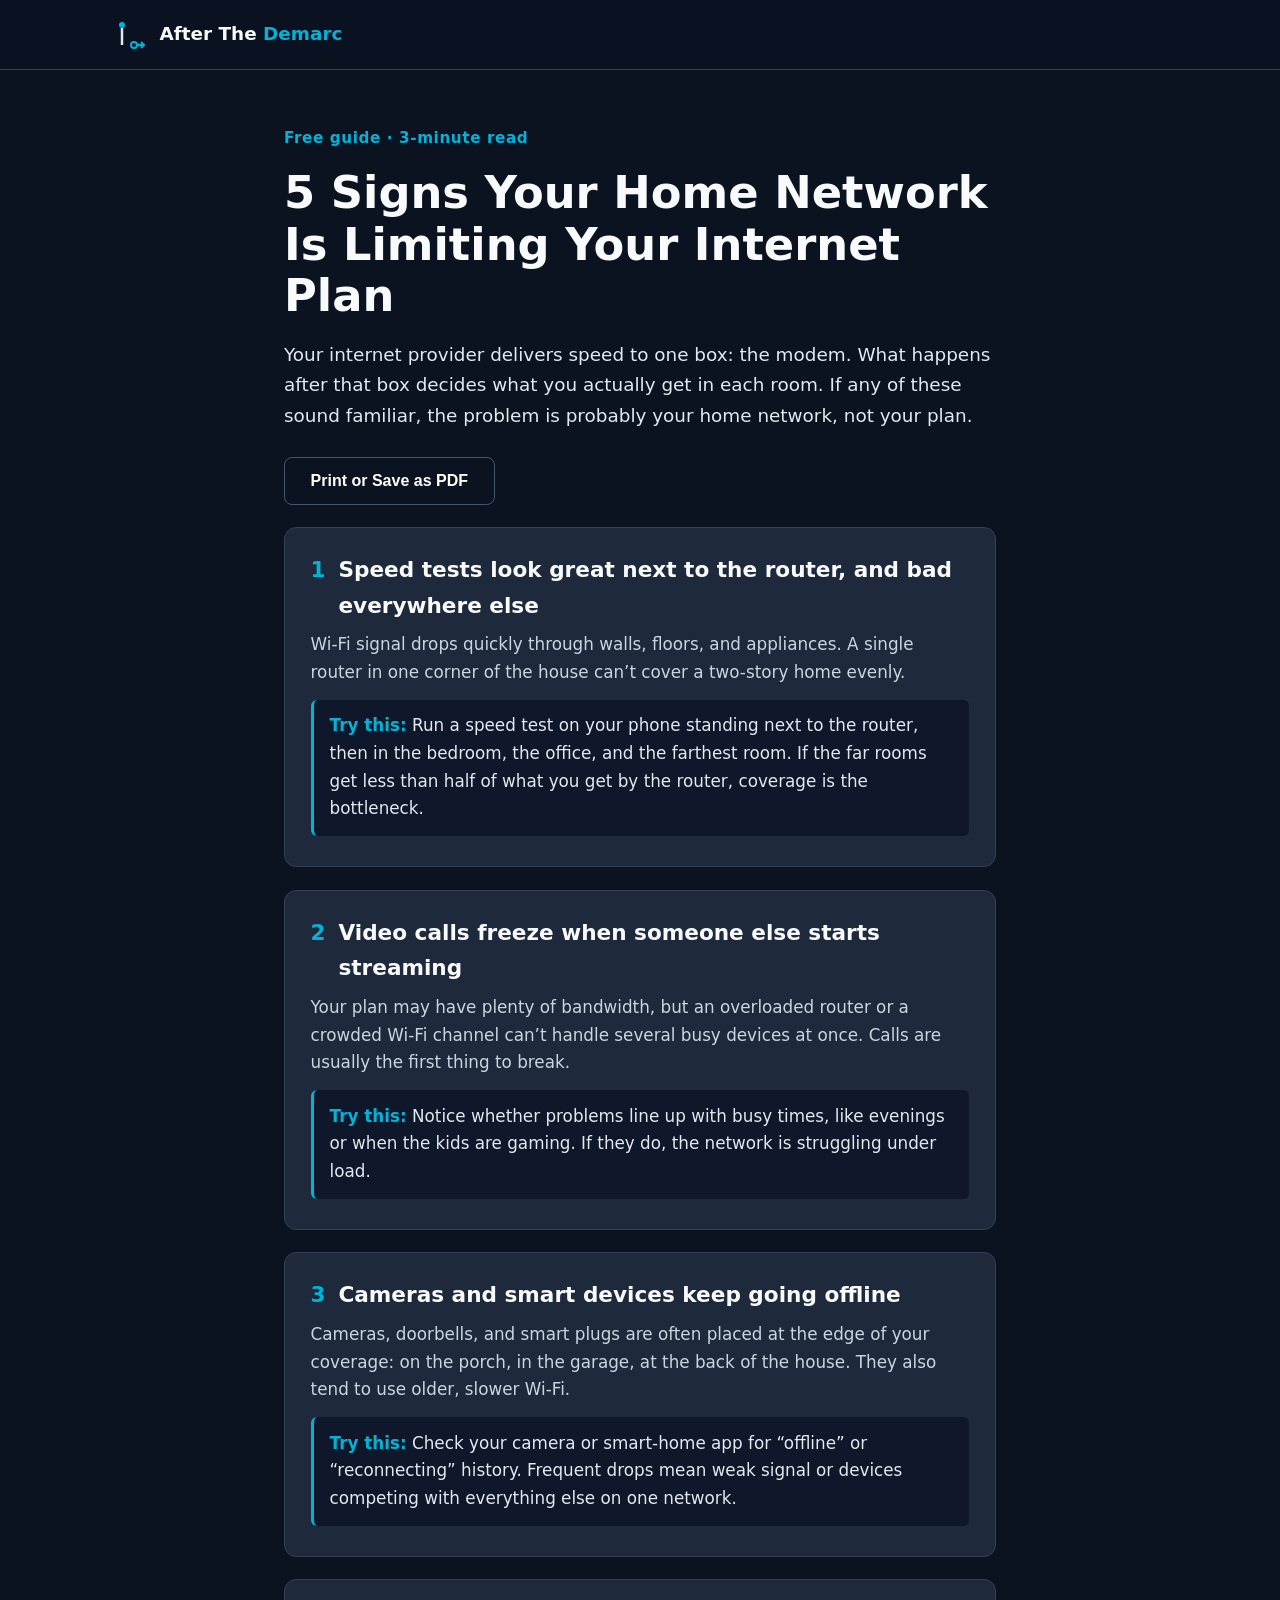
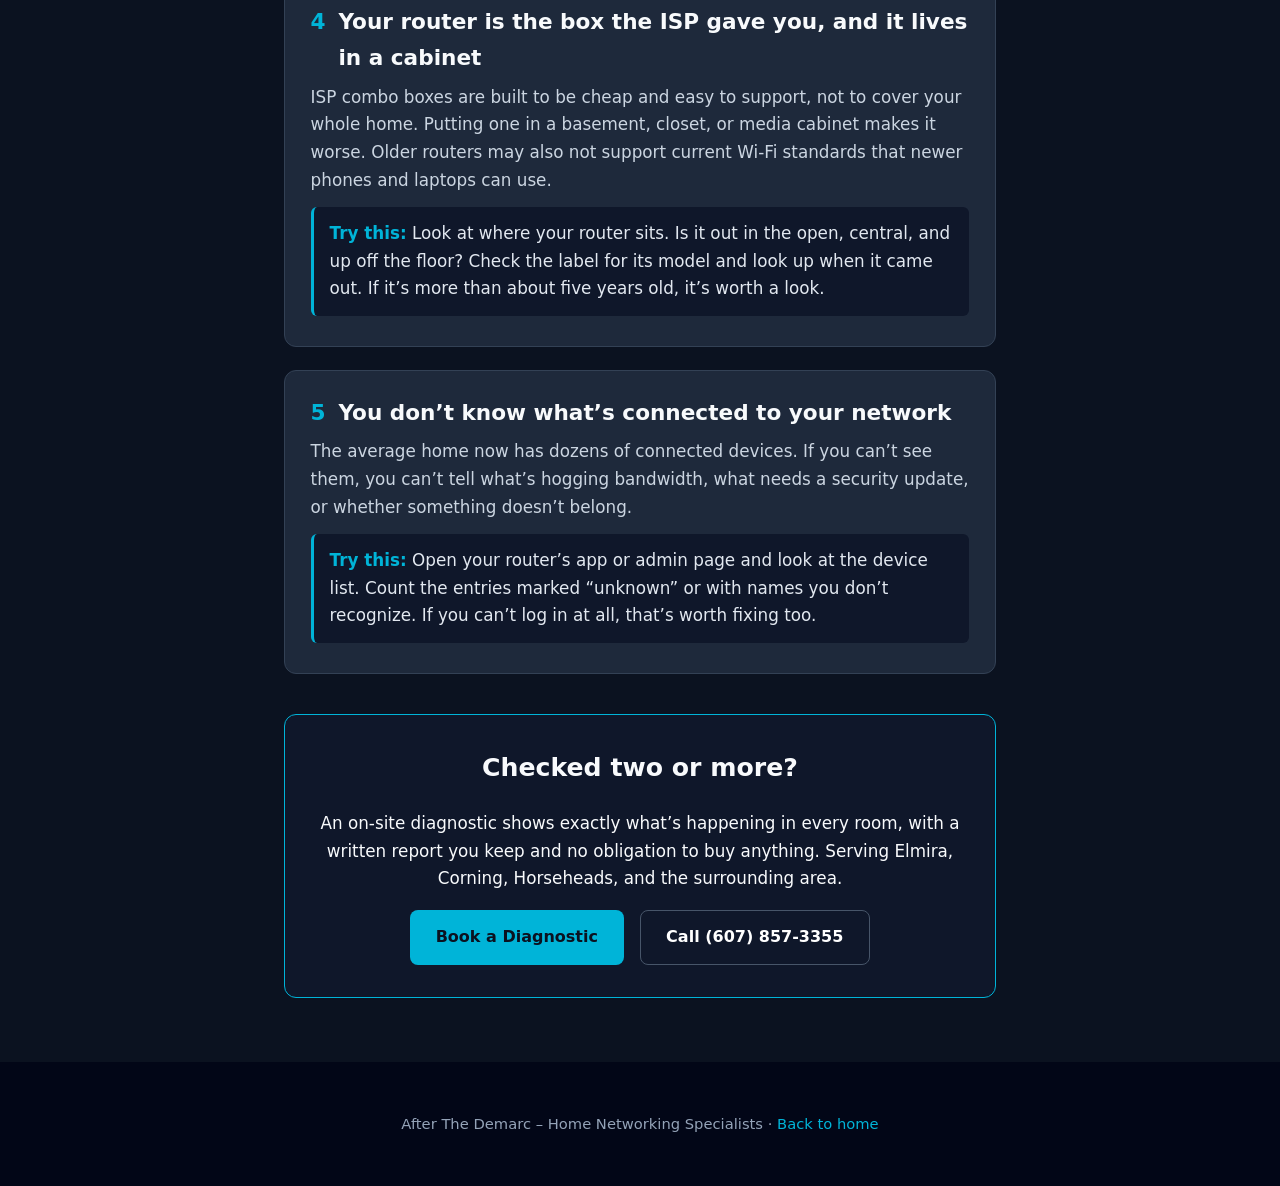
==== guide.html @ 64f1ae0d "Improve trust, clarity, and lead capture on the site - Contact form posts via Formspree (mailto fall" ====
<!DOCTYPE html>
<html lang="en" data-theme="dark">
<head>
  <meta charset="UTF-8">
  <meta name="viewport" content="width=device-width, initial-scale=1.0">
  <title>5 Signs Your Home Network Is Limiting Your Internet Plan – After The Demarc</title>
  <meta name="description" content="A free 3-minute guide: five signs your Wi-Fi, not your internet plan, is what's slowing you down, plus quick checks you can do yourself.">
  <link rel="canonical" href="https://patinthehat007.github.io/after-the-demark/guide.html">
  <link rel="icon" href="favicon.svg" type="image/svg+xml">
  <meta property="og:type" content="article">
  <meta property="og:title" content="5 Signs Your Home Network Is Limiting Your Internet Plan">
  <meta property="og:description" content="Paying for fast internet but not getting it everywhere? Five signs and quick self-checks.">
  <meta property="og:url" content="https://patinthehat007.github.io/after-the-demark/guide.html">
  <meta property="og:image" content="https://patinthehat007.github.io/after-the-demark/media/og-image.jpg">
  <meta name="twitter:card" content="summary_large_image">
  <link rel="stylesheet" href="styles.css">
  <style>
    .guide { max-width: 760px; margin: 0 auto; padding: 3.5rem 1.5rem 4rem; }
    .guide h1 { font-size: clamp(2rem, 5vw, 2.8rem); line-height: 1.15; margin: 0 0 1rem; }
    .guide .lead { font-size: 1.15rem; color: #e2e8f0; }
    .sign { background: var(--surface); border: 1px solid var(--border); border-radius: var(--radius); padding: 1.5rem 1.6rem; margin: 1.4rem 0; }
    .sign h2 { font-size: 1.35rem; margin: 0 0 0.5rem; display: flex; gap: 0.8rem; align-items: baseline; }
    .sign h2 span { color: var(--teal); font-weight: 800; }
    .sign p { margin: 0.4rem 0; color: var(--text-muted); }
    .check { margin-top: 0.8rem !important; padding: 0.8rem 1rem; background: #0f172a; border-left: 3px solid var(--teal); border-radius: 6px; color: #e2e8f0 !important; }
    .check strong { color: var(--teal); }
    .guide-actions { display: flex; gap: 1rem; flex-wrap: wrap; margin: 1.6rem 0 0; }
    .guide-cta { margin-top: 2.5rem; padding: 2rem; border-radius: var(--radius); border: 1px solid var(--teal); background: #0f172a; text-align: center; }
    .guide-cta h2 { margin-top: 0; }
    @media print {
      .guide { padding: 0; }
      .sign, .guide-cta { background: #fff; border-color: #ccc; break-inside: avoid; }
      .sign p, .guide .lead, .check { color: #222 !important; }
      .check { background: #f1f5f9; }
      .guide h1, .sign h2, .guide-cta h2 { color: #111; }
    }
  </style>
</head>
<body>
  <header class="site-header no-print">
    <div class="container header-inner">
      <a href="index.html" class="logo" aria-label="After The Demarc home">
        <svg width="36" height="36" viewBox="0 0 36 36" fill="none" aria-hidden="true">
          <circle cx="8" cy="8" r="3" fill="#00b4d8"/>
          <line x1="8" y1="11" x2="8" y2="28" stroke="#e2e8f0" stroke-width="2.5"/>
          <circle cx="20" cy="28" r="3" stroke="#00b4d8" stroke-width="2"/>
          <line x1="23" y1="28" x2="30" y2="28" stroke="#00b4d8" stroke-width="2.5"/>
          <polyline points="27,25 30,28 27,31" fill="none" stroke="#00b4d8" stroke-width="2"/>
        </svg>
        <span>After The <strong>Demarc</strong></span>
      </a>
    </div>
  </header>

  <main class="guide">
    <p class="hero-area">Free guide · 3-minute read</p>
    <h1>5 Signs Your Home Network Is Limiting Your Internet Plan</h1>
    <p class="lead">Your internet provider delivers speed to one box: the modem. What happens after that box decides what you actually get in each room. If any of these sound familiar, the problem is probably your home network, not your plan.</p>
    <div class="guide-actions no-print">
      <button class="btn btn-secondary" onclick="window.print()">Print or Save as PDF</button>
    </div>

    <section class="sign">
      <h2><span>1</span> Speed tests look great next to the router, and bad everywhere else</h2>
      <p>Wi-Fi signal drops quickly through walls, floors, and appliances. A single router in one corner of the house can’t cover a two-story home evenly.</p>
      <p class="check"><strong>Try this:</strong> Run a speed test on your phone standing next to the router, then in the bedroom, the office, and the farthest room. If the far rooms get less than half of what you get by the router, coverage is the bottleneck.</p>
    </section>

    <section class="sign">
      <h2><span>2</span> Video calls freeze when someone else starts streaming</h2>
      <p>Your plan may have plenty of bandwidth, but an overloaded router or a crowded Wi-Fi channel can’t handle several busy devices at once. Calls are usually the first thing to break.</p>
      <p class="check"><strong>Try this:</strong> Notice whether problems line up with busy times, like evenings or when the kids are gaming. If they do, the network is struggling under load.</p>
    </section>

    <section class="sign">
      <h2><span>3</span> Cameras and smart devices keep going offline</h2>
      <p>Cameras, doorbells, and smart plugs are often placed at the edge of your coverage: on the porch, in the garage, at the back of the house. They also tend to use older, slower Wi-Fi.</p>
      <p class="check"><strong>Try this:</strong> Check your camera or smart-home app for “offline” or “reconnecting” history. Frequent drops mean weak signal or devices competing with everything else on one network.</p>
    </section>

    <section class="sign">
      <h2><span>4</span> Your router is the box the ISP gave you, and it lives in a cabinet</h2>
      <p>ISP combo boxes are built to be cheap and easy to support, not to cover your whole home. Putting one in a basement, closet, or media cabinet makes it worse. Older routers may also not support current Wi-Fi standards that newer phones and laptops can use.</p>
      <p class="check"><strong>Try this:</strong> Look at where your router sits. Is it out in the open, central, and up off the floor? Check the label for its model and look up when it came out. If it’s more than about five years old, it’s worth a look.</p>
    </section>

    <section class="sign">
      <h2><span>5</span> You don’t know what’s connected to your network</h2>
      <p>The average home now has dozens of connected devices. If you can’t see them, you can’t tell what’s hogging bandwidth, what needs a security update, or whether something doesn’t belong.</p>
      <p class="check"><strong>Try this:</strong> Open your router’s app or admin page and look at the device list. Count the entries marked “unknown” or with names you don’t recognize. If you can’t log in at all, that’s worth fixing too.</p>
    </section>

    <section class="guide-cta">
      <h2>Checked two or more?</h2>
      <p>An on-site diagnostic shows exactly what’s happening in every room, with a written report you keep and no obligation to buy anything. Serving Elmira, Corning, Horseheads, and the surrounding area.</p>
      <div class="hero-cta">
        <a href="index.html#contact" class="btn btn-primary">Book a Diagnostic</a>
        <a href="tel:+16078573355" class="btn btn-secondary">Call (607) 857-3355</a>
      </div>
    </section>
  </main>

  <footer class="site-footer">
    <div class="container">
      <p>After The Demarc – Home Networking Specialists · <a href="index.html">Back to home</a></p>
    </div>
  </footer>
</body>
</html>
---- styles.css ----
:root {
  --bg: #0b1220;
  --bg-alt: #111827;
  --surface: #1e293b;
  --text: #f8fafc;
  --text-muted: #cbd5e1;
  --teal: #00b4d8;
  --teal-hover: #00c4e8;
  --border: #334155;
  --shadow: 0 8px 32px rgba(0, 0, 0, 0.4);
  --radius: 12px;
  --max-width: 1100px;
  --header-h: 70px;
}

*, *::before, *::after { box-sizing: border-box; }
html { scroll-behavior: smooth; }
body {
  margin: 0;
  font-family: system-ui, -apple-system, BlinkMacSystemFont, "Segoe UI", Roboto, sans-serif;
  background: var(--bg);
  color: var(--text);
  line-height: 1.65;
  font-size: 1.05rem;
}
.container { max-width: var(--max-width); margin: 0 auto; padding: 0 1.5rem; }
.center { text-align: center; }

.site-header {
  position: sticky; top: 0; z-index: 100;
  background: rgba(11, 18, 32, 0.94);
  backdrop-filter: blur(12px);
  border-bottom: 1px solid var(--border);
  height: var(--header-h);
}
.header-inner { display: flex; align-items: center; height: 100%; }
.logo { display: flex; align-items: center; gap: 0.6rem; text-decoration: none; color: var(--text); font-weight: 600; font-size: 1.15rem; }
.logo strong { color: var(--teal); }
.nav { display: flex; gap: 1.6rem; margin-left: auto; }
.nav a { color: var(--text-muted); text-decoration: none; font-weight: 500; }
.nav a:hover { color: var(--teal); }
.nav-toggle { background: none; border: none; cursor: pointer; padding: 0.4rem; display: none; flex-direction: column; gap: 5px; margin-left: auto; }
.nav-toggle span { width: 22px; height: 2px; background: var(--text); display: block; }

.hero { padding: 5.5rem 0 4.5rem; text-align: center; }
.hero-area { color: var(--teal); font-weight: 600; font-size: 0.95rem; letter-spacing: 0.04em; margin: 0 0 1rem; }
.hero h1 { font-size: clamp(2.2rem, 5vw, 3.3rem); font-weight: 800; line-height: 1.12; margin: 0 0 1.1rem; color: #fff; letter-spacing: -0.02em; }
.hero-lead { font-size: 1.15rem; color: #e2e8f0; max-width: 680px; margin: 0 auto 2.2rem; }
.hero-cta { display: flex; gap: 1rem; justify-content: center; flex-wrap: wrap; }

.video-section { padding: 0 0 4rem; }
.video-frame { max-width: 900px; margin: 0 auto; border-radius: var(--radius); overflow: hidden; border: 1px solid var(--border); box-shadow: var(--shadow); background: #000; aspect-ratio: 16 / 9; }
.video-frame video { display: block; width: 100%; height: 100%; }
.video-caption { text-align: center; color: var(--text-muted); font-size: 0.95rem; margin: 0.9rem 0 0; }

.who-for { background: #111827; padding: 1.1rem 0; text-align: center; font-size: 0.98rem; color: #cbd5e1; border-bottom: 1px solid var(--border); }

.btn { display: inline-flex; align-items: center; justify-content: center; padding: 0.85rem 1.6rem; border-radius: 8px; font-weight: 600; text-decoration: none; border: none; cursor: pointer; transition: 0.2s; font-size: 1rem; min-height: 48px; }
.btn-primary { background: var(--teal); color: #0b1220; }
.btn-primary:hover { background: var(--teal-hover); transform: translateY(-1px); }
.btn-secondary { background: transparent; color: #fff; border: 1.5px solid #475569; }
.btn-secondary:hover { border-color: var(--teal); color: var(--teal); }
.btn-full { width: 100%; }
.btn-small { margin-top: 1rem; padding: 0.65rem 1.2rem; font-size: 0.95rem; }

.section { padding: 4.5rem 0; }
.section-alt { background: var(--bg-alt); }
.section h2 { font-size: 2rem; font-weight: 700; margin: 0 0 0.6rem; color: #fff; }
.section-intro { color: var(--text-muted); max-width: 680px; margin-bottom: 2rem; }
.note { color: var(--text-muted); font-size: 0.95rem; margin-top: 1.4rem; text-align: center; }
.price { font-size: 1.35rem; font-weight: 700; color: var(--teal); margin: 0.3rem 0 0.7rem; }

.grid-2, .grid-3 { display: grid; gap: 1.4rem; }
.grid-2 { grid-template-columns: repeat(auto-fit, minmax(280px, 1fr)); }
.grid-3 { grid-template-columns: repeat(auto-fit, minmax(250px, 1fr)); }
.card { background: var(--surface); padding: 1.6rem; border-radius: var(--radius); border: 1px solid var(--border); }
.card.featured { border-color: var(--teal); box-shadow: 0 0 0 1px var(--teal), var(--shadow); }
.card h3 { margin: 0 0 0.5rem; font-size: 1.25rem; }
.card-tag { display: inline-block; background: var(--teal); color: #0b1220; font-size: 0.75rem; font-weight: 700; letter-spacing: 0.08em; text-transform: uppercase; padding: 0.2rem 0.6rem; border-radius: 999px; margin-bottom: 0.7rem; align-self: flex-start; }
.card-tag-muted { background: #334155; color: var(--text-muted); }
.card-fine { color: var(--text-muted); font-size: 0.9rem; font-style: italic; }
.grid-3 .card { display: flex; flex-direction: column; }
.grid-3 .card .btn-small { margin-top: auto; align-self: flex-start; }

.about { display: grid; grid-template-columns: auto 1fr; gap: 2.2rem; align-items: start; }
.about-avatar, .about-photo { width: 160px; height: 160px; border-radius: 50%; border: 2px solid var(--teal); background: var(--surface); display: flex; align-items: center; justify-content: center; object-fit: cover; }
.about p { color: #e2e8f0; max-width: 680px; }
.about-area { color: var(--text-muted) !important; font-size: 0.95rem; }
.quote blockquote { margin: 0 0 0.8rem; font-size: 1.1rem; }
.quote figcaption { color: var(--text-muted); }
.hp { position: absolute; left: -9999px; width: 1px; height: 1px; opacity: 0; }
.mobile-cta { display: none; }
.btn:disabled { opacity: 0.6; cursor: wait; }

.diagram-pair { display: grid; grid-template-columns: repeat(auto-fit, minmax(280px, 1fr)); gap: 1.4rem; }
.diagram-card { background: var(--surface); padding: 1.4rem; border-radius: var(--radius); border: 1px solid var(--border); text-align: center; }
.diagram { margin-top: 1rem; }
.node { display: inline-block; padding: 0.5rem 1rem; border-radius: 8px; margin: 0.3rem 0; }
.node.isp { background: #0ea5e9; color: #0b1220; font-weight: 600; }
.node.bad-router { background: #7f1d1d; }
.node.good-gateway { background: #065f46; }
.arrow { color: var(--teal); font-size: 1.3rem; margin: 0.2rem 0; }
.branches { display: flex; flex-wrap: wrap; justify-content: center; gap: 0.5rem; margin-top: 0.8rem; }
.branch { padding: 0.4rem 0.7rem; border-radius: 6px; font-size: 0.85rem; line-height: 1.3; }
.branch.strong { background: #065f46; }
.branch.weak { background: #7f1d1d; }

.outage-question { margin-top: 2rem; padding: 1.5rem; background: #0f172a; border-left: 4px solid var(--teal); border-radius: var(--radius); }
.outage-question h3 { margin-top: 0; font-size: 1.3rem; }

.lead-magnet { background: #0f172a; }

.faq-list details { background: var(--surface); border: 1px solid var(--border); border-radius: 8px; margin-bottom: 0.7rem; padding: 0.9rem 1.2rem; }
.faq-list summary { cursor: pointer; font-weight: 600; }
.faq-list details p { margin: 0.6rem 0 0; color: var(--text-muted); }

.cta-section { background: #020617; padding: 5rem 0; }
.cta-section h2 { color: #fff; }
.contact-form { max-width: 540px; margin: 1.8rem auto 0; }
.form-group { margin-bottom: 1.1rem; }
.form-group label { display: block; margin-bottom: 0.35rem; font-weight: 500; }
.form-group input, .form-group textarea {
  width: 100%; padding: 0.8rem 1rem; border: 1px solid #475569; border-radius: 8px;
  background: #1e293b; color: #f8fafc; font-size: 1rem; font-family: inherit;
}
.form-group input:focus, .form-group textarea:focus { outline: none; border-color: var(--teal); box-shadow: 0 0 0 3px rgba(0,180,216,0.25); }
.form-note { text-align: center; margin-top: 1rem; color: #cbd5e1; }
.form-note a { color: var(--teal); }
.form-message { text-align: center; margin-top: 0.8rem; min-height: 1.4em; }

.site-footer { background: #020617; color: #94a3b8; text-align: center; padding: 2.2rem 1rem; font-size: 0.92rem; }
.site-footer a { color: var(--teal); text-decoration: none; }

@media (max-width: 768px) {
  .nav { position: absolute; top: var(--header-h); left: 0; right: 0; background: #111827; flex-direction: column; padding: 1.2rem; display: none; border-bottom: 1px solid var(--border); }
  .nav.open { display: flex; }
  .nav-toggle { display: flex; }
  .hero { padding: 4rem 0 3rem; }
  .section { padding: 3.2rem 0; }
  .about { grid-template-columns: 1fr; justify-items: center; text-align: center; gap: 1.4rem; }
  .about p { margin-left: auto; margin-right: auto; }
  .mobile-cta { display: grid; grid-template-columns: 1fr 1fr 1.4fr; gap: 0.5rem; position: fixed; left: 0; right: 0; bottom: 0; z-index: 90; padding: 0.6rem 0.8rem calc(0.6rem + env(safe-area-inset-bottom)); background: rgba(11, 18, 32, 0.96); backdrop-filter: blur(10px); border-top: 1px solid var(--border); }
  .mobile-cta .btn { min-height: 44px; padding: 0.6rem; }
  body { padding-bottom: 72px; }
}

@media print {
  .site-header, .mobile-cta, .no-print { display: none !important; }
  body { background: #fff; color: #111; padding: 0; }
}
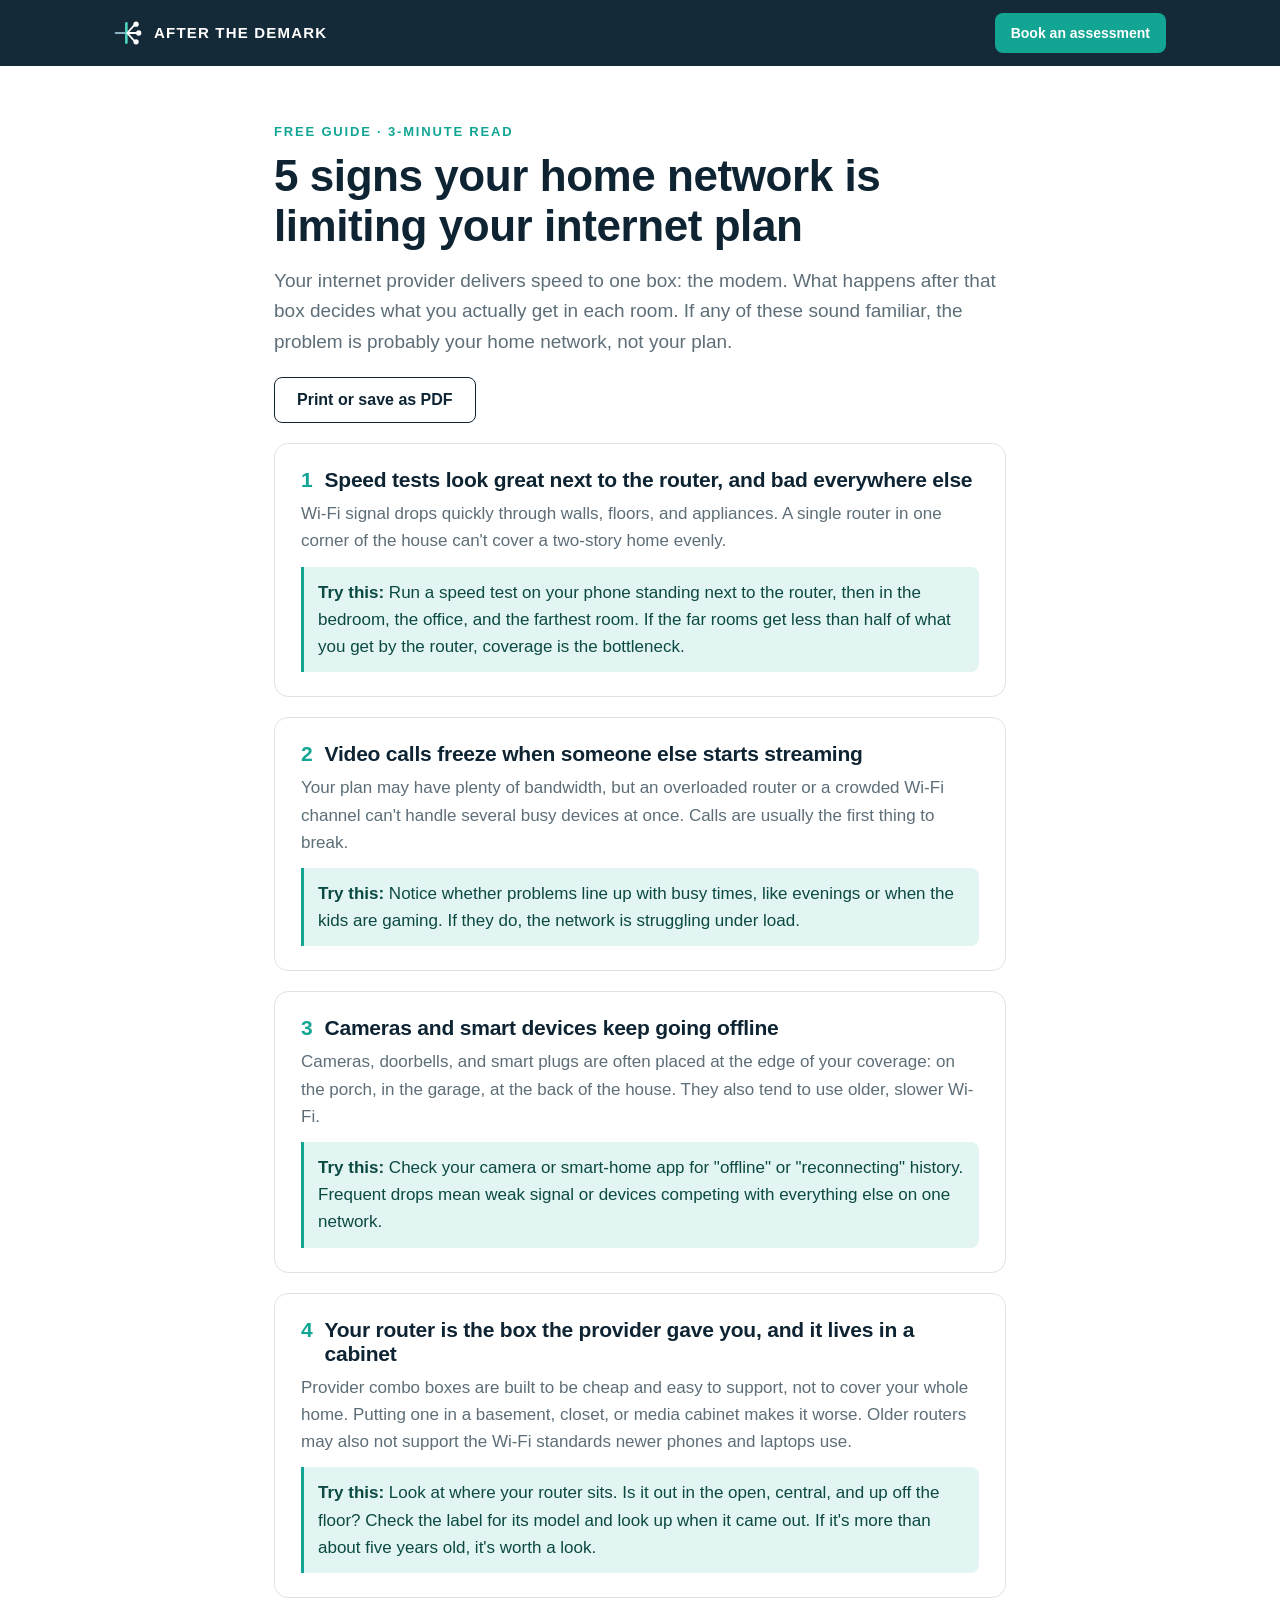
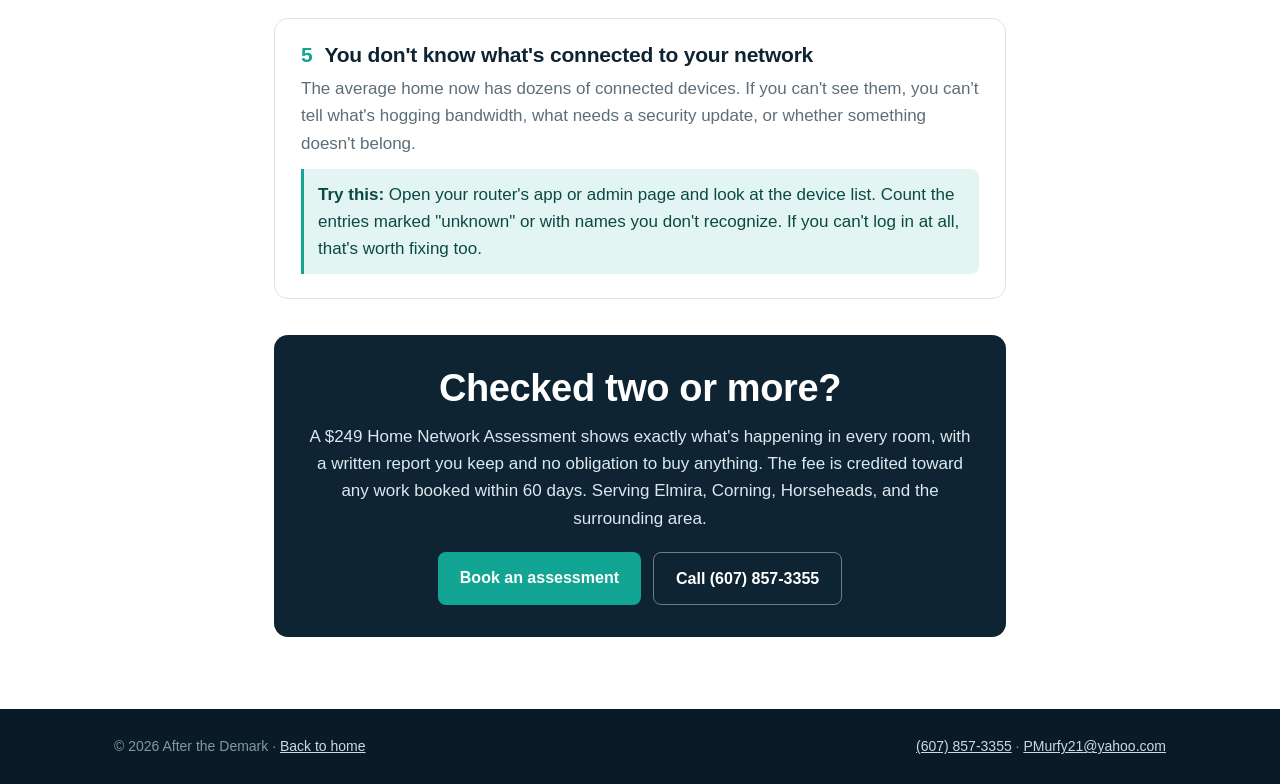
==== commit e2b25ce4: "Rebuild site as After the Demark with new branding and pricing Replace the old After The Demarc site" ====
--- a/guide.html
+++ b/guide.html
@@ -1,109 +1,89 @@
-<!DOCTYPE html>
-<html lang="en" data-theme="dark">
+<!doctype html>
+<html lang="en">
 <head>
-  <meta charset="UTF-8">
-  <meta name="viewport" content="width=device-width, initial-scale=1.0">
-  <title>5 Signs Your Home Network Is Limiting Your Internet Plan – After The Demarc</title>
-  <meta name="description" content="A free 3-minute guide: five signs your Wi-Fi, not your internet plan, is what's slowing you down, plus quick checks you can do yourself.">
-  <link rel="canonical" href="https://patinthehat007.github.io/after-the-demark/guide.html">
-  <link rel="icon" href="favicon.svg" type="image/svg+xml">
-  <meta property="og:type" content="article">
-  <meta property="og:title" content="5 Signs Your Home Network Is Limiting Your Internet Plan">
-  <meta property="og:description" content="Paying for fast internet but not getting it everywhere? Five signs and quick self-checks.">
-  <meta property="og:url" content="https://patinthehat007.github.io/after-the-demark/guide.html">
-  <meta property="og:image" content="https://patinthehat007.github.io/after-the-demark/media/og-image.jpg">
-  <meta name="twitter:card" content="summary_large_image">
-  <link rel="stylesheet" href="styles.css">
-  <style>
-    .guide { max-width: 760px; margin: 0 auto; padding: 3.5rem 1.5rem 4rem; }
-    .guide h1 { font-size: clamp(2rem, 5vw, 2.8rem); line-height: 1.15; margin: 0 0 1rem; }
-    .guide .lead { font-size: 1.15rem; color: #e2e8f0; }
-    .sign { background: var(--surface); border: 1px solid var(--border); border-radius: var(--radius); padding: 1.5rem 1.6rem; margin: 1.4rem 0; }
-    .sign h2 { font-size: 1.35rem; margin: 0 0 0.5rem; display: flex; gap: 0.8rem; align-items: baseline; }
-    .sign h2 span { color: var(--teal); font-weight: 800; }
-    .sign p { margin: 0.4rem 0; color: var(--text-muted); }
-    .check { margin-top: 0.8rem !important; padding: 0.8rem 1rem; background: #0f172a; border-left: 3px solid var(--teal); border-radius: 6px; color: #e2e8f0 !important; }
-    .check strong { color: var(--teal); }
-    .guide-actions { display: flex; gap: 1rem; flex-wrap: wrap; margin: 1.6rem 0 0; }
-    .guide-cta { margin-top: 2.5rem; padding: 2rem; border-radius: var(--radius); border: 1px solid var(--teal); background: #0f172a; text-align: center; }
-    .guide-cta h2 { margin-top: 0; }
-    @media print {
-      .guide { padding: 0; }
-      .sign, .guide-cta { background: #fff; border-color: #ccc; break-inside: avoid; }
-      .sign p, .guide .lead, .check { color: #222 !important; }
-      .check { background: #f1f5f9; }
-      .guide h1, .sign h2, .guide-cta h2 { color: #111; }
-    }
-  </style>
+<meta charset="utf-8">
+<meta name="viewport" content="width=device-width, initial-scale=1">
+<title>5 Signs Your Home Network Is Limiting Your Internet Plan | After the Demark</title>
+<meta name="description" content="A free 3-minute guide: five signs your Wi-Fi, not your internet plan, is what's slowing you down, plus quick checks you can do yourself.">
+<link rel="canonical" href="https://patinthehat007.github.io/after-the-demark/guide.html">
+<link rel="icon" href="favicon.svg" type="image/svg+xml">
+<meta property="og:type" content="article">
+<meta property="og:title" content="5 Signs Your Home Network Is Limiting Your Internet Plan">
+<meta property="og:description" content="Paying for fast internet but not getting it everywhere? Five signs and quick self-checks.">
+<meta property="og:url" content="https://patinthehat007.github.io/after-the-demark/guide.html">
+<meta property="og:image" content="https://patinthehat007.github.io/after-the-demark/media/og-image.jpg">
+<meta name="twitter:card" content="summary_large_image">
+<link rel="stylesheet" href="styles.css">
 </head>
 <body>
-  <header class="site-header no-print">
-    <div class="container header-inner">
-      <a href="index.html" class="logo" aria-label="After The Demarc home">
-        <svg width="36" height="36" viewBox="0 0 36 36" fill="none" aria-hidden="true">
-          <circle cx="8" cy="8" r="3" fill="#00b4d8"/>
-          <line x1="8" y1="11" x2="8" y2="28" stroke="#e2e8f0" stroke-width="2.5"/>
-          <circle cx="20" cy="28" r="3" stroke="#00b4d8" stroke-width="2"/>
-          <line x1="23" y1="28" x2="30" y2="28" stroke="#00b4d8" stroke-width="2.5"/>
-          <polyline points="27,25 30,28 27,31" fill="none" stroke="#00b4d8" stroke-width="2"/>
-        </svg>
-        <span>After The <strong>Demarc</strong></span>
-      </a>
+
+<header>
+  <div class="wrap">
+    <a class="logo" href="index.html" aria-label="After the Demark home">
+      <svg width="30" height="30" viewBox="0 0 34 34" aria-hidden="true"><line x1="2" y1="17" x2="13" y2="17" stroke="#8FB3C4" stroke-width="2.4" stroke-linecap="round"/><line x1="14" y1="6" x2="14" y2="28" stroke="#4FD1BF" stroke-width="3" stroke-linecap="round"/><path d="M15 17 L24 7 M15 17 L26 17 M15 17 L24 27" stroke="#fff" stroke-width="2" fill="none" stroke-linecap="round"/><circle cx="25" cy="7" r="3" fill="#fff"/><circle cx="28" cy="17" r="3" fill="#fff"/><circle cx="25" cy="27" r="3" fill="#fff"/></svg>
+      <b>After the Demark</b>
+    </a>
+    <nav><a class="btn primary" href="index.html#contact">Book<span class="long"> an assessment</span></a></nav>
+  </div>
+</header>
+
+<main class="guide">
+  <div class="eyebrow">Free guide · 3-minute read</div>
+  <h1>5 signs your home network is limiting your internet plan</h1>
+  <p class="lead">Your internet provider delivers speed to one box: the modem. What happens after that box decides what you actually get in each room. If any of these sound familiar, the problem is probably your home network, not your plan.</p>
+  <button class="btn outline no-print" onclick="window.print()">Print or save as PDF</button>
+
+  <section class="sign">
+    <h2><span>1</span> Speed tests look great next to the router, and bad everywhere else</h2>
+    <p>Wi-Fi signal drops quickly through walls, floors, and appliances. A single router in one corner of the house can't cover a two-story home evenly.</p>
+    <p class="check"><b>Try this:</b> Run a speed test on your phone standing next to the router, then in the bedroom, the office, and the farthest room. If the far rooms get less than half of what you get by the router, coverage is the bottleneck.</p>
+  </section>
+
+  <section class="sign">
+    <h2><span>2</span> Video calls freeze when someone else starts streaming</h2>
+    <p>Your plan may have plenty of bandwidth, but an overloaded router or a crowded Wi-Fi channel can't handle several busy devices at once. Calls are usually the first thing to break.</p>
+    <p class="check"><b>Try this:</b> Notice whether problems line up with busy times, like evenings or when the kids are gaming. If they do, the network is struggling under load.</p>
+  </section>
+
+  <section class="sign">
+    <h2><span>3</span> Cameras and smart devices keep going offline</h2>
+    <p>Cameras, doorbells, and smart plugs are often placed at the edge of your coverage: on the porch, in the garage, at the back of the house. They also tend to use older, slower Wi-Fi.</p>
+    <p class="check"><b>Try this:</b> Check your camera or smart-home app for "offline" or "reconnecting" history. Frequent drops mean weak signal or devices competing with everything else on one network.</p>
+  </section>
+
+  <section class="sign">
+    <h2><span>4</span> Your router is the box the provider gave you, and it lives in a cabinet</h2>
+    <p>Provider combo boxes are built to be cheap and easy to support, not to cover your whole home. Putting one in a basement, closet, or media cabinet makes it worse. Older routers may also not support the Wi-Fi standards newer phones and laptops use.</p>
+    <p class="check"><b>Try this:</b> Look at where your router sits. Is it out in the open, central, and up off the floor? Check the label for its model and look up when it came out. If it's more than about five years old, it's worth a look.</p>
+  </section>
+
+  <section class="sign">
+    <h2><span>5</span> You don't know what's connected to your network</h2>
+    <p>The average home now has dozens of connected devices. If you can't see them, you can't tell what's hogging bandwidth, what needs a security update, or whether something doesn't belong.</p>
+    <p class="check"><b>Try this:</b> Open your router's app or admin page and look at the device list. Count the entries marked "unknown" or with names you don't recognize. If you can't log in at all, that's worth fixing too.</p>
+  </section>
+
+  <section class="guide-cta">
+    <h2>Checked two or more?</h2>
+    <p>A $249 Home Network Assessment shows exactly what's happening in every room, with a written report you keep and no obligation to buy anything. The fee is credited toward any work booked within 60 days. Serving Elmira, Corning, Horseheads, and the surrounding area.</p>
+    <div class="ctas">
+      <a class="btn primary" href="index.html#contact">Book an assessment</a>
+      <a class="btn ghost" href="tel:+16078573355">Call (607) 857-3355</a>
     </div>
-  </header>
+  </section>
+</main>
 
-  <main class="guide">
-    <p class="hero-area">Free guide · 3-minute read</p>
-    <h1>5 Signs Your Home Network Is Limiting Your Internet Plan</h1>
-    <p class="lead">Your internet provider delivers speed to one box: the modem. What happens after that box decides what you actually get in each room. If any of these sound familiar, the problem is probably your home network, not your plan.</p>
-    <div class="guide-actions no-print">
-      <button class="btn btn-secondary" onclick="window.print()">Print or Save as PDF</button>
-    </div>
+<footer>
+  <div class="wrap">
+    <span>© 2026 After the Demark · <a href="index.html">Back to home</a></span>
+    <span><a href="tel:+16078573355">(607) 857-3355</a> · <a href="mailto:PMurfy21@yahoo.com">PMurfy21@yahoo.com</a></span>
+  </div>
+</footer>
 
-    <section class="sign">
-      <h2><span>1</span> Speed tests look great next to the router, and bad everywhere else</h2>
-      <p>Wi-Fi signal drops quickly through walls, floors, and appliances. A single router in one corner of the house can’t cover a two-story home evenly.</p>
-      <p class="check"><strong>Try this:</strong> Run a speed test on your phone standing next to the router, then in the bedroom, the office, and the farthest room. If the far rooms get less than half of what you get by the router, coverage is the bottleneck.</p>
-    </section>
-
-    <section class="sign">
-      <h2><span>2</span> Video calls freeze when someone else starts streaming</h2>
-      <p>Your plan may have plenty of bandwidth, but an overloaded router or a crowded Wi-Fi channel can’t handle several busy devices at once. Calls are usually the first thing to break.</p>
-      <p class="check"><strong>Try this:</strong> Notice whether problems line up with busy times, like evenings or when the kids are gaming. If they do, the network is struggling under load.</p>
-    </section>
-
-    <section class="sign">
-      <h2><span>3</span> Cameras and smart devices keep going offline</h2>
-      <p>Cameras, doorbells, and smart plugs are often placed at the edge of your coverage: on the porch, in the garage, at the back of the house. They also tend to use older, slower Wi-Fi.</p>
-      <p class="check"><strong>Try this:</strong> Check your camera or smart-home app for “offline” or “reconnecting” history. Frequent drops mean weak signal or devices competing with everything else on one network.</p>
-    </section>
-
-    <section class="sign">
-      <h2><span>4</span> Your router is the box the ISP gave you, and it lives in a cabinet</h2>
-      <p>ISP combo boxes are built to be cheap and easy to support, not to cover your whole home. Putting one in a basement, closet, or media cabinet makes it worse. Older routers may also not support current Wi-Fi standards that newer phones and laptops can use.</p>
-      <p class="check"><strong>Try this:</strong> Look at where your router sits. Is it out in the open, central, and up off the floor? Check the label for its model and look up when it came out. If it’s more than about five years old, it’s worth a look.</p>
-    </section>
-
-    <section class="sign">
-      <h2><span>5</span> You don’t know what’s connected to your network</h2>
-      <p>The average home now has dozens of connected devices. If you can’t see them, you can’t tell what’s hogging bandwidth, what needs a security update, or whether something doesn’t belong.</p>
-      <p class="check"><strong>Try this:</strong> Open your router’s app or admin page and look at the device list. Count the entries marked “unknown” or with names you don’t recognize. If you can’t log in at all, that’s worth fixing too.</p>
-    </section>
-
-    <section class="guide-cta">
-      <h2>Checked two or more?</h2>
-      <p>An on-site diagnostic shows exactly what’s happening in every room, with a written report you keep and no obligation to buy anything. Serving Elmira, Corning, Horseheads, and the surrounding area.</p>
-      <div class="hero-cta">
-        <a href="index.html#contact" class="btn btn-primary">Book a Diagnostic</a>
-        <a href="tel:+16078573355" class="btn btn-secondary">Call (607) 857-3355</a>
-      </div>
-    </section>
-  </main>
-
-  <footer class="site-footer">
-    <div class="container">
-      <p>After The Demarc – Home Networking Specialists · <a href="index.html">Back to home</a></p>
-    </div>
-  </footer>
+<div class="mobile-cta" aria-label="Quick contact">
+  <a href="tel:+16078573355" class="btn ghost">Call</a>
+  <a href="sms:+16078573355" class="btn ghost">Text</a>
+  <a href="index.html#contact" class="btn primary">Book</a>
+</div>
 </body>
 </html>
--- a/styles.css
+++ b/styles.css
@@ -1,150 +1,216 @@
+/* After the Demark: shared site styles (index.html, guide.html) */
 :root {
-  --bg: #0b1220;
-  --bg-alt: #111827;
-  --surface: #1e293b;
-  --text: #f8fafc;
-  --text-muted: #cbd5e1;
-  --teal: #00b4d8;
-  --teal-hover: #00c4e8;
-  --border: #334155;
-  --shadow: 0 8px 32px rgba(0, 0, 0, 0.4);
-  --radius: 12px;
-  --max-width: 1100px;
-  --header-h: 70px;
+  --navy: #0E2433; --navy-2: #173A50; --teal: #12A594; --teal-bright: #4FD1BF; --teal-soft: #E3F5F2;
+  --ink: #1B2A33; --muted: #5D6E78; --line: #DCE3E7; --bg: #FFFFFF; --bg-soft: #F5F8F9;
+  --red: #D64545; --red-soft: #FBE9E9; --green: #2E9D5B; --green-soft: #E4F4EA;
 }
-
-*, *::before, *::after { box-sizing: border-box; }
-html { scroll-behavior: smooth; }
-body {
-  margin: 0;
-  font-family: system-ui, -apple-system, BlinkMacSystemFont, "Segoe UI", Roboto, sans-serif;
-  background: var(--bg);
-  color: var(--text);
-  line-height: 1.65;
-  font-size: 1.05rem;
-}
-.container { max-width: var(--max-width); margin: 0 auto; padding: 0 1.5rem; }
-.center { text-align: center; }
-
-.site-header {
-  position: sticky; top: 0; z-index: 100;
-  background: rgba(11, 18, 32, 0.94);
-  backdrop-filter: blur(12px);
-  border-bottom: 1px solid var(--border);
-  height: var(--header-h);
-}
-.header-inner { display: flex; align-items: center; height: 100%; }
-.logo { display: flex; align-items: center; gap: 0.6rem; text-decoration: none; color: var(--text); font-weight: 600; font-size: 1.15rem; }
-.logo strong { color: var(--teal); }
-.nav { display: flex; gap: 1.6rem; margin-left: auto; }
-.nav a { color: var(--text-muted); text-decoration: none; font-weight: 500; }
-.nav a:hover { color: var(--teal); }
-.nav-toggle { background: none; border: none; cursor: pointer; padding: 0.4rem; display: none; flex-direction: column; gap: 5px; margin-left: auto; }
-.nav-toggle span { width: 22px; height: 2px; background: var(--text); display: block; }
-
-.hero { padding: 5.5rem 0 4.5rem; text-align: center; }
-.hero-area { color: var(--teal); font-weight: 600; font-size: 0.95rem; letter-spacing: 0.04em; margin: 0 0 1rem; }
-.hero h1 { font-size: clamp(2.2rem, 5vw, 3.3rem); font-weight: 800; line-height: 1.12; margin: 0 0 1.1rem; color: #fff; letter-spacing: -0.02em; }
-.hero-lead { font-size: 1.15rem; color: #e2e8f0; max-width: 680px; margin: 0 auto 2.2rem; }
-.hero-cta { display: flex; gap: 1rem; justify-content: center; flex-wrap: wrap; }
-
-.video-section { padding: 0 0 4rem; }
-.video-frame { max-width: 900px; margin: 0 auto; border-radius: var(--radius); overflow: hidden; border: 1px solid var(--border); box-shadow: var(--shadow); background: #000; aspect-ratio: 16 / 9; }
-.video-frame video { display: block; width: 100%; height: 100%; }
-.video-caption { text-align: center; color: var(--text-muted); font-size: 0.95rem; margin: 0.9rem 0 0; }
-
-.who-for { background: #111827; padding: 1.1rem 0; text-align: center; font-size: 0.98rem; color: #cbd5e1; border-bottom: 1px solid var(--border); }
-
-.btn { display: inline-flex; align-items: center; justify-content: center; padding: 0.85rem 1.6rem; border-radius: 8px; font-weight: 600; text-decoration: none; border: none; cursor: pointer; transition: 0.2s; font-size: 1rem; min-height: 48px; }
-.btn-primary { background: var(--teal); color: #0b1220; }
-.btn-primary:hover { background: var(--teal-hover); transform: translateY(-1px); }
-.btn-secondary { background: transparent; color: #fff; border: 1.5px solid #475569; }
-.btn-secondary:hover { border-color: var(--teal); color: var(--teal); }
-.btn-full { width: 100%; }
-.btn-small { margin-top: 1rem; padding: 0.65rem 1.2rem; font-size: 0.95rem; }
-
-.section { padding: 4.5rem 0; }
-.section-alt { background: var(--bg-alt); }
-.section h2 { font-size: 2rem; font-weight: 700; margin: 0 0 0.6rem; color: #fff; }
-.section-intro { color: var(--text-muted); max-width: 680px; margin-bottom: 2rem; }
-.note { color: var(--text-muted); font-size: 0.95rem; margin-top: 1.4rem; text-align: center; }
-.price { font-size: 1.35rem; font-weight: 700; color: var(--teal); margin: 0.3rem 0 0.7rem; }
-
-.grid-2, .grid-3 { display: grid; gap: 1.4rem; }
-.grid-2 { grid-template-columns: repeat(auto-fit, minmax(280px, 1fr)); }
-.grid-3 { grid-template-columns: repeat(auto-fit, minmax(250px, 1fr)); }
-.card { background: var(--surface); padding: 1.6rem; border-radius: var(--radius); border: 1px solid var(--border); }
-.card.featured { border-color: var(--teal); box-shadow: 0 0 0 1px var(--teal), var(--shadow); }
-.card h3 { margin: 0 0 0.5rem; font-size: 1.25rem; }
-.card-tag { display: inline-block; background: var(--teal); color: #0b1220; font-size: 0.75rem; font-weight: 700; letter-spacing: 0.08em; text-transform: uppercase; padding: 0.2rem 0.6rem; border-radius: 999px; margin-bottom: 0.7rem; align-self: flex-start; }
-.card-tag-muted { background: #334155; color: var(--text-muted); }
-.card-fine { color: var(--text-muted); font-size: 0.9rem; font-style: italic; }
-.grid-3 .card { display: flex; flex-direction: column; }
-.grid-3 .card .btn-small { margin-top: auto; align-self: flex-start; }
-
-.about { display: grid; grid-template-columns: auto 1fr; gap: 2.2rem; align-items: start; }
-.about-avatar, .about-photo { width: 160px; height: 160px; border-radius: 50%; border: 2px solid var(--teal); background: var(--surface); display: flex; align-items: center; justify-content: center; object-fit: cover; }
-.about p { color: #e2e8f0; max-width: 680px; }
-.about-area { color: var(--text-muted) !important; font-size: 0.95rem; }
-.quote blockquote { margin: 0 0 0.8rem; font-size: 1.1rem; }
-.quote figcaption { color: var(--text-muted); }
-.hp { position: absolute; left: -9999px; width: 1px; height: 1px; opacity: 0; }
+* { box-sizing: border-box; margin: 0; padding: 0; }
+html { scroll-behavior: smooth; scroll-padding-top: 76px; }
+body { font-family: -apple-system, BlinkMacSystemFont, "Segoe UI", "Helvetica Neue", Helvetica, Arial, sans-serif;
+       color: var(--ink); background: var(--bg); line-height: 1.6; font-size: 17px; }
+a { color: inherit; }
+img, video { max-width: 100%; display: block; }
+.wrap { max-width: 1100px; margin: 0 auto; padding: 0 24px; }
+h1, h2, h3 { color: var(--navy); line-height: 1.15; letter-spacing: -.01em; }
+h2 { font-size: clamp(28px, 4vw, 38px); margin-bottom: 12px; }
+.eyebrow { font-size: 13px; font-weight: 700; letter-spacing: .14em; text-transform: uppercase; color: var(--teal); margin-bottom: 8px; }
+.sub { color: var(--muted); font-size: 18px; max-width: 640px; }
+section { padding: 84px 0; }
+.alt { background: var(--bg-soft); }
+.btn { display: inline-block; text-decoration: none; font-weight: 600; padding: 13px 22px; border-radius: 8px; font-size: 16px;
+       border: 0; cursor: pointer; font-family: inherit; transition: transform .15s, background .15s; }
+.btn:hover { transform: translateY(-1px); }
+.btn.primary { background: var(--teal); color: #fff; }
+.btn.primary:hover { background: #0F9282; }
+.btn.ghost { border: 1.5px solid rgba(255,255,255,.4); color: #fff; background: transparent; }
+.btn.ghost:hover { background: rgba(255,255,255,.08); }
+.btn.dark { background: var(--navy); color: #fff; }
+.btn.outline { border: 1.5px solid var(--navy); color: var(--navy); background: #fff; }
+
+/* Header */
+header { position: sticky; top: 0; z-index: 20; background: rgba(14,36,51,.97); backdrop-filter: blur(6px); }
+header .wrap { display: flex; align-items: center; justify-content: space-between; height: 66px; }
+.logo { display: flex; align-items: center; gap: 10px; text-decoration: none; color: #fff; }
+.logo b { letter-spacing: .08em; text-transform: uppercase; font-size: 15px; white-space: nowrap; }
+nav { display: flex; gap: 24px; align-items: center; }
+nav a { color: #C9DAE2; text-decoration: none; font-size: 15px; }
+nav a:hover { color: #fff; }
+nav .btn { padding: 9px 16px; font-size: 14px; color: #fff; white-space: nowrap; }
+@media (max-width: 860px) { nav a:not(.btn) { display: none; } }
+@media (max-width: 480px) { .logo b { font-size: 13px; } nav .btn { padding: 8px 14px; font-size: 13px; } nav .long { display: none; } }
+
+/* Hero */
+.hero { background: var(--navy); color: #fff; padding: 64px 0 0; overflow: hidden; }
+.hero .grid { display: grid; grid-template-columns: 1.05fr 1fr; gap: 40px; align-items: center; }
+.hero .area { color: var(--teal-bright); font-size: 14px; font-weight: 600; letter-spacing: .04em; margin-bottom: 14px; }
+.hero h1 { color: #fff; font-size: clamp(36px, 5.4vw, 56px); margin-bottom: 18px; }
+.hero h1 em { font-style: normal; color: var(--teal-bright); }
+.hero p { color: #B7CDD8; font-size: 19px; margin-bottom: 28px; max-width: 520px; }
+.ctas { display: flex; gap: 12px; flex-wrap: wrap; }
+.hero .trust { margin-top: 28px; display: flex; gap: 22px; flex-wrap: wrap; color: #8FB3C4; font-size: 14px; padding-bottom: 56px; }
+.hero .trust span::before { content: "✓ "; color: var(--teal-bright); font-weight: 700; }
+.hero svg { width: 100%; height: auto; display: block; }
+@media (max-width: 820px) { .hero .grid { grid-template-columns: 1fr; } .hero .trust { padding-bottom: 8px; } }
+
+/* Video */
+.video { background: var(--navy); padding: 0 0 72px; }
+.video-frame { border-radius: 14px; overflow: hidden; box-shadow: 0 20px 50px rgba(0,0,0,.35); border: 1px solid rgba(255,255,255,.08); background: #04070e; }
+.video-frame video { width: 100%; aspect-ratio: 16 / 9; }
+.video .cap { color: #8FB3C4; text-align: center; font-size: 15px; margin-top: 14px; }
+
+/* Problem strip */
+.problems { padding: 56px 0; }
+.problems .grid { display: grid; grid-template-columns: repeat(4, 1fr); gap: 18px; }
+.prob { background: #fff; border: 1px solid var(--line); border-radius: 10px; padding: 20px; }
+.prob b { display: block; color: var(--navy); margin-bottom: 4px; }
+.prob span { color: var(--muted); font-size: 15px; }
+@media (max-width: 900px) { .problems .grid { grid-template-columns: 1fr 1fr; } }
+@media (max-width: 520px) { .problems .grid { grid-template-columns: 1fr; } }
+
+/* Rent vs own */
+.vs { display: grid; grid-template-columns: 1fr 1fr; gap: 22px; margin-top: 30px; }
+.vs .card { border-radius: 14px; padding: 28px; }
+.vs .rent { background: var(--red-soft); border: 1px solid #F3C9C9; }
+.vs .own { background: var(--green-soft); border: 1px solid #BFE3CC; }
+.vs h3 { font-size: 22px; margin-bottom: 8px; }
+.vs p { color: var(--ink); font-size: 16px; }
+@media (max-width: 720px) { .vs { grid-template-columns: 1fr; } }
+
+/* Steps */
+.steps { display: grid; grid-template-columns: repeat(3, 1fr); gap: 22px; margin-top: 36px; }
+.step { border-top: 3px solid var(--teal); padding-top: 18px; }
+.step .n { font-size: 13px; font-weight: 700; color: var(--teal); letter-spacing: .1em; text-transform: uppercase; }
+.step h3 { font-size: 22px; margin: 4px 0 8px; }
+.step p { color: var(--muted); font-size: 16px; }
+@media (max-width: 820px) { .steps { grid-template-columns: 1fr; } }
+
+/* Before / after */
+.ba { display: grid; grid-template-columns: 1fr 1fr; gap: 22px; margin-top: 30px; }
+.ba .card { background: #fff; border: 1px solid var(--line); border-radius: 14px; padding: 26px; }
+.ba h3 { font-size: 20px; margin-bottom: 4px; }
+.ba .setup { color: var(--muted); font-size: 15px; margin-bottom: 16px; }
+.rooms { display: grid; grid-template-columns: 1fr 1fr; gap: 8px; }
+.room { border-radius: 8px; padding: 10px 12px; font-size: 14px; }
+.room b { display: block; font-size: 18px; color: var(--navy); }
+.room.good { background: var(--green-soft); } .room.bad { background: var(--red-soft); }
+.room.bad b { color: var(--red); } .room.good b { color: var(--green); }
+@media (max-width: 720px) { .ba { grid-template-columns: 1fr; } }
+
+/* Assessment feature */
+.feature { background: var(--navy); color: #fff; border-radius: 16px; padding: 44px; display: grid; grid-template-columns: 1.3fr 1fr; gap: 36px; align-items: center; }
+.feature h2 { color: #fff; }
+.feature p { color: #B7CDD8; }
+.feature ul { list-style: none; margin: 18px 0 0; display: grid; grid-template-columns: 1fr 1fr; gap: 8px 20px; color: #DCE8EE; font-size: 15.5px; }
+.feature li::before { content: "✓ "; color: var(--teal-bright); font-weight: 700; }
+.pricecard { background: #fff; color: var(--ink); border-radius: 12px; padding: 28px; text-align: center; }
+.pricecard .amt { font-size: 52px; font-weight: 800; color: var(--navy); line-height: 1; }
+.pricecard .per { color: var(--muted); font-size: 15px; margin: 6px 0 14px; }
+.pricecard .credit { background: var(--teal-soft); color: #0B5F55; border-radius: 8px; padding: 10px; font-size: 14.5px; margin-bottom: 18px; }
+@media (max-width: 820px) { .feature { grid-template-columns: 1fr; padding: 28px; } .feature ul { grid-template-columns: 1fr; } }
+
+/* Platforms */
+.plats { display: grid; grid-template-columns: 1fr 1fr; gap: 22px; margin-top: 34px; }
+.plat { border: 1px solid var(--line); border-radius: 14px; padding: 30px; background: #fff; }
+.plat.pro { border: 2px solid var(--navy); }
+.plat .lvl { font-size: 13px; font-weight: 700; letter-spacing: .1em; text-transform: uppercase; color: var(--muted); }
+.plat h3 { font-size: 28px; margin: 2px 0; }
+.plat .by { color: var(--muted); font-size: 15px; margin-bottom: 14px; }
+.plat .from { font-size: 34px; font-weight: 800; color: var(--navy); line-height: 1.1; }
+.plat .from small { display: block; font-size: 14px; font-weight: 500; color: var(--muted); }
+.plat ul { margin: 18px 0 0 20px; font-size: 16px; }
+.plat li { margin-bottom: 6px; }
+.note { color: var(--muted); font-size: 14px; margin-top: 16px; }
+@media (max-width: 820px) { .plats { grid-template-columns: 1fr; } }
+
+/* Service cards */
+.svc { display: grid; grid-template-columns: repeat(3, 1fr); gap: 20px; margin-top: 34px; }
+.card { background: #fff; border: 1px solid var(--line); border-radius: 12px; padding: 24px; }
+.card h3 { font-size: 20px; margin-bottom: 6px; }
+.card p { color: var(--muted); font-size: 15.5px; margin-bottom: 12px; }
+.card .p { font-weight: 700; color: var(--teal); font-size: 15px; }
+.outage { margin-top: 26px; background: var(--navy); color: #DCE8EE; border-radius: 12px; padding: 24px 28px; }
+.outage h3 { color: #fff; font-size: 20px; margin-bottom: 6px; }
+@media (max-width: 900px) { .svc { grid-template-columns: 1fr 1fr; } }
+@media (max-width: 560px) { .svc { grid-template-columns: 1fr; } }
+
+/* Care */
+.care { display: grid; grid-template-columns: 1fr 1fr; gap: 22px; margin-top: 30px; }
+.care .card { border-radius: 14px; }
+.care .amt { font-size: 30px; font-weight: 800; color: var(--navy); }
+.care .amt small { font-size: 15px; color: var(--muted); font-weight: 500; }
+.care ul { margin: 12px 0 0 20px; font-size: 16px; }
+@media (max-width: 720px) { .care { grid-template-columns: 1fr; } }
+
+/* About */
+.about { display: grid; grid-template-columns: 140px 1fr; gap: 36px; align-items: start; max-width: 880px; }
+.avatar { width: 140px; height: 140px; border-radius: 50%; background: var(--navy); display: flex; align-items: center; justify-content: center; }
+.about p { color: var(--ink); margin-bottom: 12px; }
+.about .area { color: var(--muted); font-size: 15px; }
+@media (max-width: 640px) { .about { grid-template-columns: 1fr; } .avatar { width: 96px; height: 96px; } }
+
+/* Guide promo */
+.guide-promo { text-align: center; }
+.guide-promo p { color: var(--muted); margin: 0 auto 22px; max-width: 560px; }
+
+/* FAQ */
+details { border-bottom: 1px solid var(--line); padding: 18px 0; }
+summary { cursor: pointer; font-weight: 600; color: var(--navy); font-size: 18px; list-style: none; display: flex; justify-content: space-between; gap: 16px; }
+summary::-webkit-details-marker { display: none; }
+summary::after { content: "+"; color: var(--teal); font-size: 22px; line-height: 1; }
+details[open] summary::after { content: "−"; }
+details p { color: var(--muted); margin-top: 10px; max-width: 760px; }
+.faq { max-width: 820px; margin-top: 24px; }
+
+/* Contact */
+.contact { background: var(--navy); color: #fff; }
+.contact .grid { display: grid; grid-template-columns: 1fr 1.1fr; gap: 48px; align-items: start; }
+.contact h2 { color: #fff; }
+.contact p { color: #B7CDD8; margin-bottom: 22px; }
+.contact .direct a { display: block; color: #fff; font-size: 20px; font-weight: 700; text-decoration: none; margin-bottom: 6px; }
+.contact .direct span { color: #8FB3C4; font-size: 14px; }
+form { background: #fff; border-radius: 14px; padding: 26px; color: var(--ink); }
+.fg { margin-bottom: 14px; }
+.fg label { display: block; font-size: 14px; font-weight: 600; color: var(--navy); margin-bottom: 4px; }
+.fg input, .fg textarea { width: 100%; font: inherit; font-size: 16px; padding: 10px 12px; border: 1px solid var(--line); border-radius: 8px; color: var(--ink); }
+.fg input:focus, .fg textarea:focus { outline: 2px solid var(--teal); outline-offset: -1px; border-color: transparent; }
+.row2 { display: grid; grid-template-columns: 1fr 1fr; gap: 0 12px; }
+.hp { position: absolute; left: -9999px; }
+form .btn { width: 100%; font-size: 17px; }
+.form-msg { margin-top: 10px; font-size: 15px; min-height: 1.4em; }
+@media (max-width: 820px) { .contact .grid { grid-template-columns: 1fr; gap: 28px; } }
+@media (max-width: 480px) { .row2 { grid-template-columns: 1fr; } }
+
+footer { background: #0A1B27; color: #7D98A6; font-size: 14px; padding: 26px 0; }
+footer .wrap { display: flex; justify-content: space-between; gap: 16px; flex-wrap: wrap; }
+footer a { color: #C9DAE2; }
+
+/* Sticky call/text/book bar on phones */
 .mobile-cta { display: none; }
-.btn:disabled { opacity: 0.6; cursor: wait; }
-
-.diagram-pair { display: grid; grid-template-columns: repeat(auto-fit, minmax(280px, 1fr)); gap: 1.4rem; }
-.diagram-card { background: var(--surface); padding: 1.4rem; border-radius: var(--radius); border: 1px solid var(--border); text-align: center; }
-.diagram { margin-top: 1rem; }
-.node { display: inline-block; padding: 0.5rem 1rem; border-radius: 8px; margin: 0.3rem 0; }
-.node.isp { background: #0ea5e9; color: #0b1220; font-weight: 600; }
-.node.bad-router { background: #7f1d1d; }
-.node.good-gateway { background: #065f46; }
-.arrow { color: var(--teal); font-size: 1.3rem; margin: 0.2rem 0; }
-.branches { display: flex; flex-wrap: wrap; justify-content: center; gap: 0.5rem; margin-top: 0.8rem; }
-.branch { padding: 0.4rem 0.7rem; border-radius: 6px; font-size: 0.85rem; line-height: 1.3; }
-.branch.strong { background: #065f46; }
-.branch.weak { background: #7f1d1d; }
-
-.outage-question { margin-top: 2rem; padding: 1.5rem; background: #0f172a; border-left: 4px solid var(--teal); border-radius: var(--radius); }
-.outage-question h3 { margin-top: 0; font-size: 1.3rem; }
-
-.lead-magnet { background: #0f172a; }
-
-.faq-list details { background: var(--surface); border: 1px solid var(--border); border-radius: 8px; margin-bottom: 0.7rem; padding: 0.9rem 1.2rem; }
-.faq-list summary { cursor: pointer; font-weight: 600; }
-.faq-list details p { margin: 0.6rem 0 0; color: var(--text-muted); }
-
-.cta-section { background: #020617; padding: 5rem 0; }
-.cta-section h2 { color: #fff; }
-.contact-form { max-width: 540px; margin: 1.8rem auto 0; }
-.form-group { margin-bottom: 1.1rem; }
-.form-group label { display: block; margin-bottom: 0.35rem; font-weight: 500; }
-.form-group input, .form-group textarea {
-  width: 100%; padding: 0.8rem 1rem; border: 1px solid #475569; border-radius: 8px;
-  background: #1e293b; color: #f8fafc; font-size: 1rem; font-family: inherit;
-}
-.form-group input:focus, .form-group textarea:focus { outline: none; border-color: var(--teal); box-shadow: 0 0 0 3px rgba(0,180,216,0.25); }
-.form-note { text-align: center; margin-top: 1rem; color: #cbd5e1; }
-.form-note a { color: var(--teal); }
-.form-message { text-align: center; margin-top: 0.8rem; min-height: 1.4em; }
-
-.site-footer { background: #020617; color: #94a3b8; text-align: center; padding: 2.2rem 1rem; font-size: 0.92rem; }
-.site-footer a { color: var(--teal); text-decoration: none; }
-
-@media (max-width: 768px) {
-  .nav { position: absolute; top: var(--header-h); left: 0; right: 0; background: #111827; flex-direction: column; padding: 1.2rem; display: none; border-bottom: 1px solid var(--border); }
-  .nav.open { display: flex; }
-  .nav-toggle { display: flex; }
-  .hero { padding: 4rem 0 3rem; }
-  .section { padding: 3.2rem 0; }
-  .about { grid-template-columns: 1fr; justify-items: center; text-align: center; gap: 1.4rem; }
-  .about p { margin-left: auto; margin-right: auto; }
-  .mobile-cta { display: grid; grid-template-columns: 1fr 1fr 1.4fr; gap: 0.5rem; position: fixed; left: 0; right: 0; bottom: 0; z-index: 90; padding: 0.6rem 0.8rem calc(0.6rem + env(safe-area-inset-bottom)); background: rgba(11, 18, 32, 0.96); backdrop-filter: blur(10px); border-top: 1px solid var(--border); }
-  .mobile-cta .btn { min-height: 44px; padding: 0.6rem; }
+@media (max-width: 720px) {
+  .mobile-cta { display: grid; grid-template-columns: 1fr 1fr 1.3fr; gap: 8px; position: fixed; left: 0; right: 0; bottom: 0; z-index: 30;
+                padding: 10px 12px calc(10px + env(safe-area-inset-bottom)); background: rgba(14,36,51,.97); box-shadow: 0 -6px 20px rgba(0,0,0,.2); }
+  .mobile-cta .btn { text-align: center; padding: 11px 8px; font-size: 15px; }
   body { padding-bottom: 72px; }
 }
 
+/* Guide page */
+.guide { max-width: 780px; margin: 0 auto; padding: 56px 24px 72px; }
+.guide h1 { font-size: clamp(32px, 5vw, 44px); margin-bottom: 14px; }
+.guide .lead { font-size: 19px; color: var(--muted); margin-bottom: 20px; }
+.sign { background: #fff; border: 1px solid var(--line); border-radius: 14px; padding: 24px 26px; margin: 20px 0; }
+.sign h2 { font-size: 21px; display: flex; gap: 12px; align-items: baseline; margin-bottom: 8px; }
+.sign h2 span { color: var(--teal); font-weight: 800; }
+.sign p { color: var(--muted); margin-bottom: 8px; }
+.sign .check { background: var(--teal-soft); color: #0B4A43; border-left: 3px solid var(--teal); border-radius: 0 8px 8px 0; padding: 12px 14px; margin: 12px 0 0; }
+.guide-cta { margin-top: 36px; padding: 32px; border-radius: 14px; background: var(--navy); color: #DCE8EE; text-align: center; }
+.guide-cta h2 { color: #fff; }
+.guide-cta p { margin-bottom: 20px; }
+.guide-cta .ctas { justify-content: center; }
 @media print {
-  .site-header, .mobile-cta, .no-print { display: none !important; }
-  body { background: #fff; color: #111; padding: 0; }
-}+  header, footer, .no-print, .mobile-cta { display: none !important; }
+  body { padding: 0; font-size: 12pt; }
+  .guide { padding: 0; }
+  .sign, .guide-cta { break-inside: avoid; }
+  .guide-cta { background: #fff; color: #222; border: 1px solid #ccc; }
+  .guide-cta h2 { color: #111; }
+}
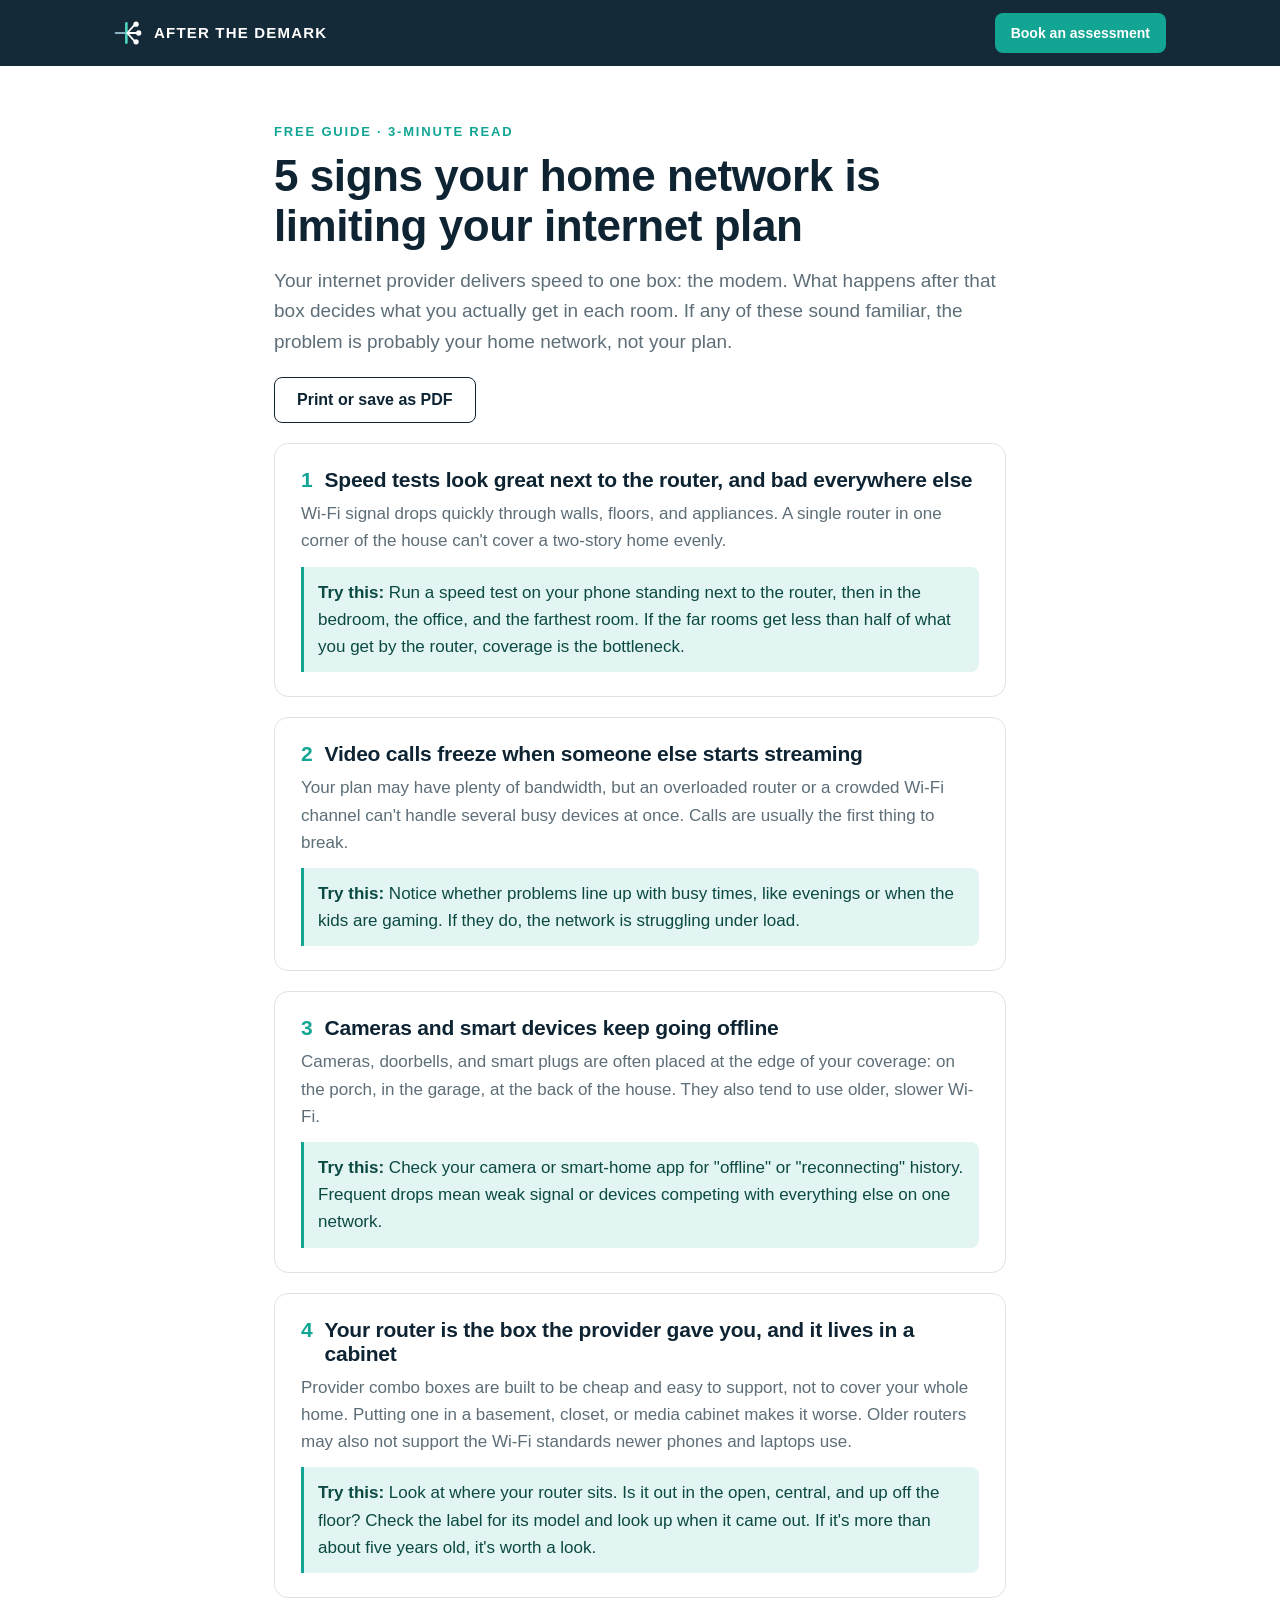
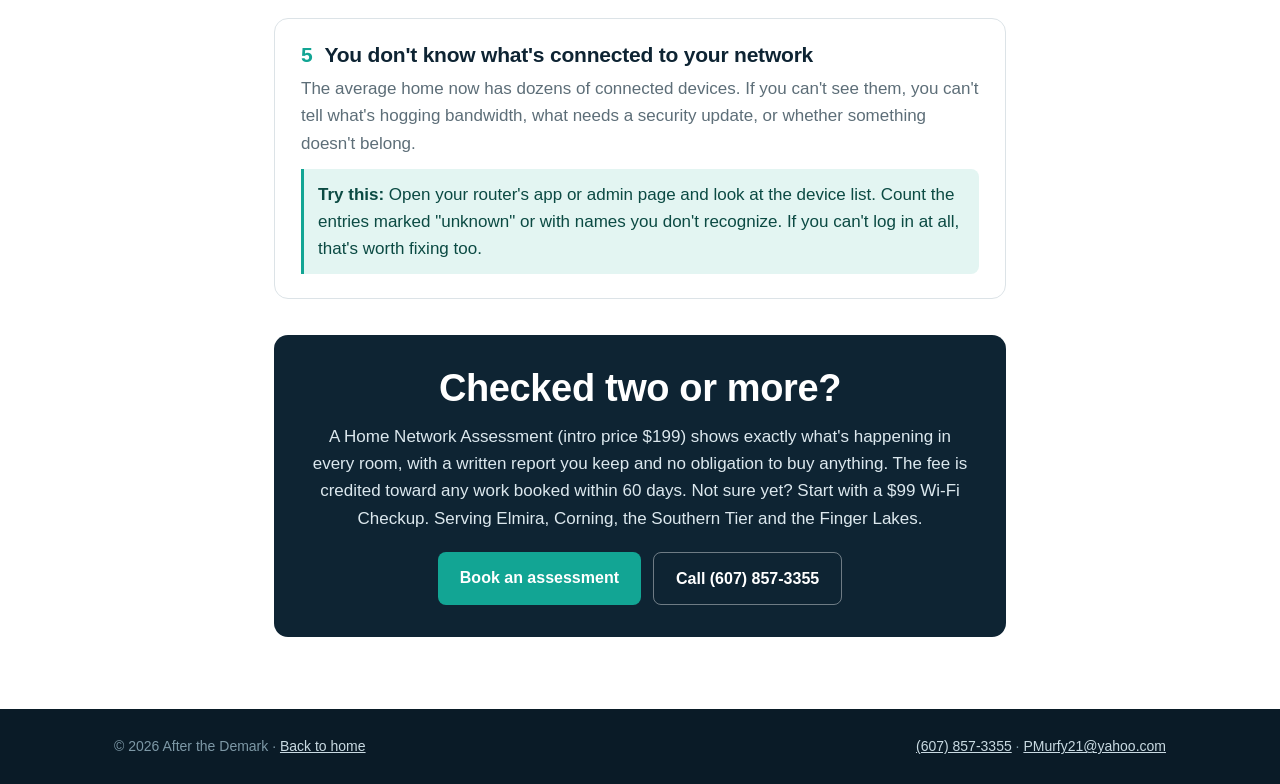
==== commit 0fcf3c7e: "Add Finger Lakes service area, rental-host services and intro pricing - Serve the Finger Lakes (Watk" ====
--- a/guide.html
+++ b/guide.html
@@ -65,7 +65,7 @@
 
   <section class="guide-cta">
     <h2>Checked two or more?</h2>
-    <p>A $249 Home Network Assessment shows exactly what's happening in every room, with a written report you keep and no obligation to buy anything. The fee is credited toward any work booked within 60 days. Serving Elmira, Corning, Horseheads, and the surrounding area.</p>
+    <p>A Home Network Assessment (intro price $199) shows exactly what's happening in every room, with a written report you keep and no obligation to buy anything. The fee is credited toward any work booked within 60 days. Not sure yet? Start with a $99 Wi-Fi Checkup. Serving Elmira, Corning, the Southern Tier and the Finger Lakes.</p>
     <div class="ctas">
       <a class="btn primary" href="index.html#contact">Book an assessment</a>
       <a class="btn ghost" href="tel:+16078573355">Call (607) 857-3355</a>
--- a/styles.css
+++ b/styles.css
@@ -108,6 +108,22 @@
 .pricecard .credit { background: var(--teal-soft); color: #0B5F55; border-radius: 8px; padding: 10px; font-size: 14.5px; margin-bottom: 18px; }
 @media (max-width: 820px) { .feature { grid-template-columns: 1fr; padding: 28px; } .feature ul { grid-template-columns: 1fr; } }
 
+.pricecard .intro-tag { display: inline-block; background: var(--teal-soft); color: #0B5F55; font-size: 13px; font-weight: 700; letter-spacing: .04em; text-transform: uppercase; padding: 4px 10px; border-radius: 999px; margin-bottom: 10px; }
+.pricecard .amt s { color: #9AAAB3; font-size: 30px; font-weight: 600; vertical-align: middle; margin-right: 6px; }
+.checkup { margin-top: 18px; display: flex; gap: 24px; align-items: center; justify-content: space-between; background: #fff; border: 1.5px dashed var(--teal); border-radius: 14px; padding: 20px 26px; font-size: 16px; color: var(--ink); }
+.checkup b { color: var(--navy); }
+.checkup-price { font-size: 34px; font-weight: 800; color: var(--teal); flex: none; }
+@media (max-width: 640px) { .checkup { flex-direction: column; align-items: flex-start; gap: 6px; } }
+
+/* Rentals */
+.rentals { background: linear-gradient(180deg, var(--navy) 0%, #0F3040 100%); color: #DCE8EE; position: relative; overflow: hidden; }
+.rentals h2 { color: #fff; }
+.rentals .sub { color: #B7CDD8; }
+.rentals .card { background: rgba(255,255,255,.04); border-color: rgba(255,255,255,.1); }
+.rentals .card h3 { color: #fff; }
+.rentals .card p { color: #B7CDD8; }
+.rentals .card .p { color: var(--teal-bright); }
+
 /* Platforms */
 .plats { display: grid; grid-template-columns: 1fr 1fr; gap: 22px; margin-top: 34px; }
 .plat { border: 1px solid var(--line); border-radius: 14px; padding: 30px; background: #fff; }
